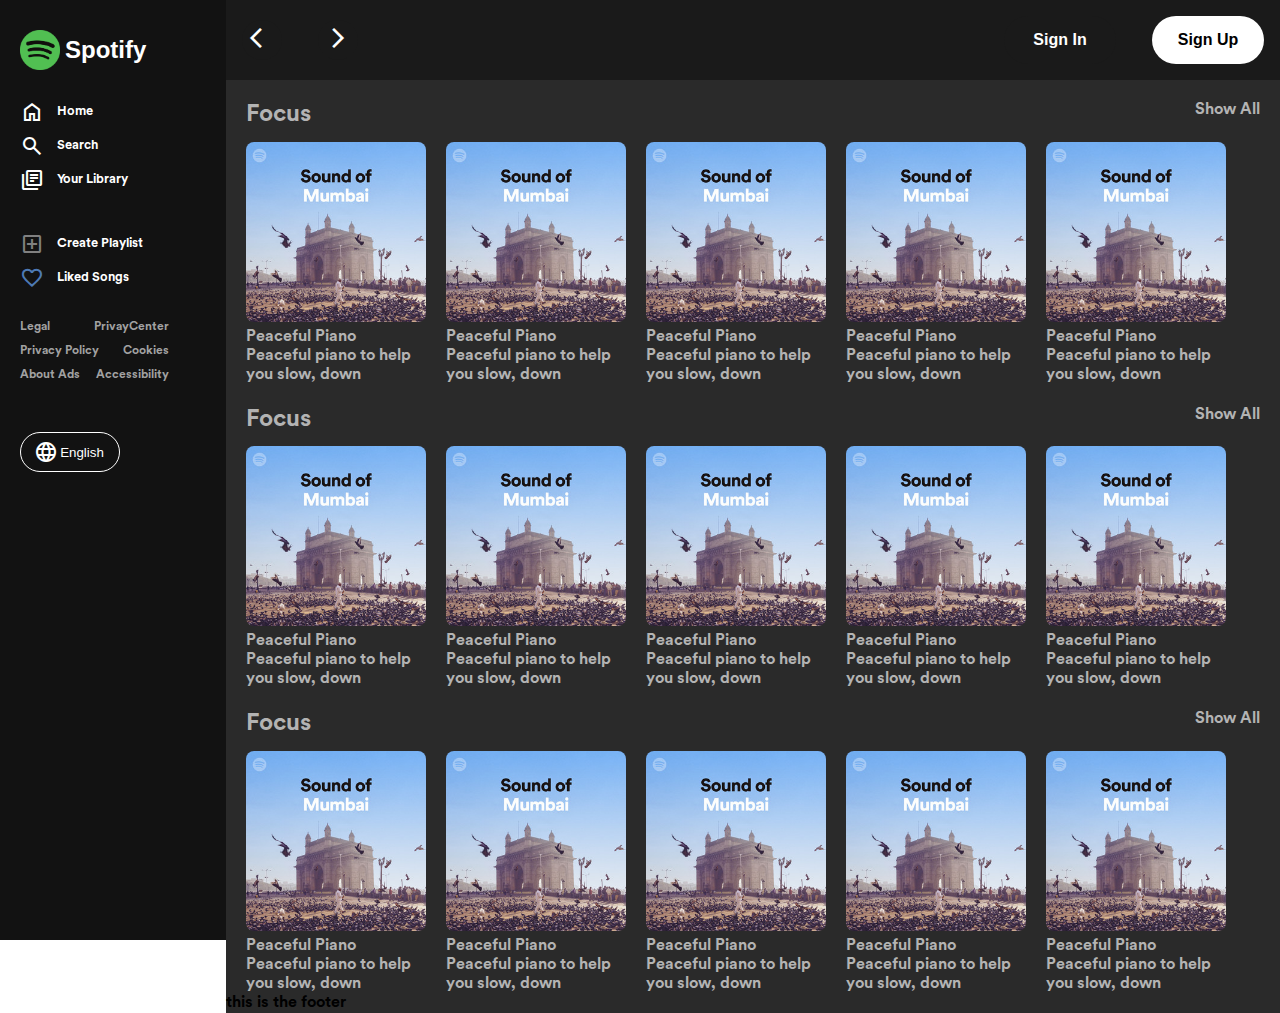
==== index.html @ ba9446f3 "first" ====
<!DOCTYPE html>
<html>

<head>
    <link rel="stylesheet"
        href="https://fonts.googleapis.com/css2?family=Material+Symbols+Outlined:opsz,wght,FILL,GRAD@48,400,1,0" />
    <link rel="stylesheet" type="text/css" href="styles.css">
</head>

<body>
    <div id="sidebar">
        <div class="logo">
            <img src="spotify_logo.png" alt="Logo">
            <h1>Spotify</h1>
        </div>

        <nav>
            <ul>
                <li class="home"><span class="material-symbols-outlined">
                        home
                    </span>
                    <a href="#"><strong>Home</strong></a>
                </li>
                <li class="search"><span class="material-symbols-outlined">
                        search
                    </span>
                    <a href="#"><strong>Search</strong></a>
                </li>

                <li class="search"><span class="material-symbols-outlined">
                        library_books
                    </span>
                    <a href="#"><strong>Your Library</strong></a>
                </li>

                <li class="playlist"><span class="material-symbols-outlined">
                        add_box
                    </span>
                    <a href="#"><strong>Create Playlist</strong></a>
                </li>
                <li class="liked"><span class="material-symbols-outlined">
                        favorite
                    </span>
                    <a href="#"><strong>Liked Songs</strong></a>
                </li>
            </ul>
        </nav>

        <div class="sidebar-footer">
            <div class="footer-links">
                <span>Legal</span>
                <span>PrivayCenter</span>
                <span>Privacy Policy</span>
                <span>Cookies</span>
                <span>About Ads</span>
                <span>Accessibility</span>
            </div>

            <div class="language-container">
                <button class="language-button">
                    <span class="material-symbols-outlined">
                        language
                    </span>
                    <span class="button-text">English</span>
                </button>
                <div class="language-window">
                    <h3>Choose Language</h3>
                    <ul>
                        <li><a href="#">English</a></li>
                        <li><a href="#">Spanish</a></li>
                        <li><a href="#">French</a></li>
                        <li><a href="#">German</a></li>
                    </ul>
                </div>
            </div>
        </div>


    </div>


    <main>

        <div class="view-container">
            <div class="slide-buttons">
                <button class="prev">
                    <span class="material-symbols-outlined">
                        arrow_back_ios
                    </span>
                </button>
                <button class="next">
                    <span class="material-symbols-outlined">
                        arrow_forward_ios
                    </span>
                </button>
            </div>

            <div class="log-buttons">
                <button class="sign-in">
                    <strong>Sign In</strong>
                </button>
                <button class="sign-up">
                    <strong>Sign Up</strong>
                </button>
            </div>
        </div>


        <div class="content-container">



            <div class="section-container">
                <div class="section-header">
                    <div class="section-text">
                        <h2>Focus</h2>
                    </div>
                    <div class="section-expander">
                        <h4>Show All</h4>
                    </div>
                </div>
                <div class="section-content">

                    <div class="song-container">
                        <div class="cover-play">
                            <span class="material-symbols-outlined">
                                play_circle
                            </span>
                        </div>
                        <div class="image">
                            <img src="/Images/ab67706c0000da8436ea3a15c04a4b0821958ceb.jpeg" alt="">
                        </div>
                        <div class="song-title">
                            Peaceful Piano
                        </div>
                        <div class="description">
                            Peaceful piano to help you slow, down
                        </div>
                    </div>
                    <div class="song-container">
                        <div class="cover-play">
                            <span class="material-symbols-outlined">
                                play_circle
                            </span>
                        </div>
                        <div class="image">
                            <img src="/Images/ab67706c0000da8436ea3a15c04a4b0821958ceb.jpeg" alt="">
                        </div>
                        <div class="song-title">
                            Peaceful Piano
                        </div>
                        <div class="description">
                            Peaceful piano to help you slow, down
                        </div>
                    </div>
                    <div class="song-container">
                        <div class="cover-play">
                            <span class="material-symbols-outlined">
                                play_circle
                            </span>
                        </div>
                        <div class="image">
                            <img src="/Images/ab67706c0000da8436ea3a15c04a4b0821958ceb.jpeg" alt="">
                        </div>
                        <div class="song-title">
                            Peaceful Piano
                        </div>
                        <div class="description">
                            Peaceful piano to help you slow, down
                        </div>
                    </div>
                    <div class="song-container">
                        <div class="cover-play">
                            <span class="material-symbols-outlined">
                                play_circle
                            </span>
                        </div>
                        <div class="image">
                            <img src="/Images/ab67706c0000da8436ea3a15c04a4b0821958ceb.jpeg" alt="">
                        </div>
                        <div class="song-title">
                            Peaceful Piano
                        </div>
                        <div class="description">
                            Peaceful piano to help you slow, down
                        </div>
                    </div>
                    <div class="song-container">
                        <div class="cover-play">
                            <span class="material-symbols-outlined">
                                play_circle
                            </span>
                        </div>
                        <div class="image">
                            <img src="/Images/ab67706c0000da8436ea3a15c04a4b0821958ceb.jpeg" alt="">
                        </div>
                        <div class="song-title">
                            Peaceful Piano
                        </div>
                        <div class="description">
                            Peaceful piano to help you slow, down
                        </div>
                    </div>
                </div>
            </div>
            <div class="section-container">
                <div class="section-header">
                    <div class="section-text">
                        <h2>Focus</h2>
                    </div>
                    <div class="section-expander">
                        <h4>Show All</h4>
                    </div>
                </div>
                <div class="section-content">

                    <div class="song-container">
                        <div class="cover-play">
                            <span class="material-symbols-outlined">
                                play_circle
                            </span>
                        </div>
                        <div class="image">
                            <img src="/Images/ab67706c0000da8436ea3a15c04a4b0821958ceb.jpeg" alt="">
                        </div>
                        <div class="song-title">
                            Peaceful Piano
                        </div>
                        <div class="description">
                            Peaceful piano to help you slow, down
                        </div>
                    </div>
                    <div class="song-container">
                        <div class="cover-play">
                            <span class="material-symbols-outlined">
                                play_circle
                            </span>
                        </div>
                        <div class="image">
                            <img src="/Images/ab67706c0000da8436ea3a15c04a4b0821958ceb.jpeg" alt="">
                        </div>
                        <div class="song-title">
                            Peaceful Piano
                        </div>
                        <div class="description">
                            Peaceful piano to help you slow, down
                        </div>
                    </div>
                    <div class="song-container">
                        <div class="cover-play">
                            <span class="material-symbols-outlined">
                                play_circle
                            </span>
                        </div>
                        <div class="image">
                            <img src="/Images/ab67706c0000da8436ea3a15c04a4b0821958ceb.jpeg" alt="">
                        </div>
                        <div class="song-title">
                            Peaceful Piano
                        </div>
                        <div class="description">
                            Peaceful piano to help you slow, down
                        </div>
                    </div>
                    <div class="song-container">
                        <div class="cover-play">
                            <span class="material-symbols-outlined">
                                play_circle
                            </span>
                        </div>
                        <div class="image">
                            <img src="/Images/ab67706c0000da8436ea3a15c04a4b0821958ceb.jpeg" alt="">
                        </div>
                        <div class="song-title">
                            Peaceful Piano
                        </div>
                        <div class="description">
                            Peaceful piano to help you slow, down
                        </div>
                    </div>
                    <div class="song-container">
                        <div class="cover-play">
                            <span class="material-symbols-outlined">
                                play_circle
                            </span>
                        </div>
                        <div class="image">
                            <img src="/Images/ab67706c0000da8436ea3a15c04a4b0821958ceb.jpeg" alt="">
                        </div>
                        <div class="song-title">
                            Peaceful Piano
                        </div>
                        <div class="description">
                            Peaceful piano to help you slow, down
                        </div>
                    </div>
                </div>
            </div>
            <div class="section-container">
                <div class="section-header">
                    <div class="section-text">
                        <h2>Focus</h2>
                    </div>
                    <div class="section-expander">
                        <h4>Show All</h4>
                    </div>
                </div>
                <div class="section-content">

                    <div class="song-container">
                        <div class="cover-play">
                            <span class="material-symbols-outlined">
                                play_circle
                            </span>
                        </div>
                        <div class="image">
                            <img src="/Images/ab67706c0000da8436ea3a15c04a4b0821958ceb.jpeg" alt="">
                        </div>
                        <div class="song-title">
                            Peaceful Piano
                        </div>
                        <div class="description">
                            Peaceful piano to help you slow, down
                        </div>
                    </div>
                    <div class="song-container">
                        <div class="cover-play">
                            <span class="material-symbols-outlined">
                                play_circle
                            </span>
                        </div>
                        <div class="image">
                            <img src="/Images/ab67706c0000da8436ea3a15c04a4b0821958ceb.jpeg" alt="">
                        </div>
                        <div class="song-title">
                            Peaceful Piano
                        </div>
                        <div class="description">
                            Peaceful piano to help you slow, down
                        </div>
                    </div>
                    <div class="song-container">
                        <div class="cover-play">
                            <span class="material-symbols-outlined">
                                play_circle
                            </span>
                        </div>
                        <div class="image">
                            <img src="/Images/ab67706c0000da8436ea3a15c04a4b0821958ceb.jpeg" alt="">
                        </div>
                        <div class="song-title">
                            Peaceful Piano
                        </div>
                        <div class="description">
                            Peaceful piano to help you slow, down
                        </div>
                    </div>
                    <div class="song-container">
                        <div class="cover-play">
                            <span class="material-symbols-outlined">
                                play_circle
                            </span>
                        </div>
                        <div class="image">
                            <img src="/Images/ab67706c0000da8436ea3a15c04a4b0821958ceb.jpeg" alt="">
                        </div>
                        <div class="song-title">
                            Peaceful Piano
                        </div>
                        <div class="description">
                            Peaceful piano to help you slow, down
                        </div>
                    </div>
                    <div class="song-container">
                        <div class="cover-play">
                            <span class="material-symbols-outlined">
                                play_circle
                            </span>
                        </div>
                        <div class="image">
                            <img src="/Images/ab67706c0000da8436ea3a15c04a4b0821958ceb.jpeg" alt="">
                        </div>
                        <div class="song-title">
                            Peaceful Piano
                        </div>
                        <div class="description">
                            Peaceful piano to help you slow, down
                        </div>
                    </div>
                </div>
            </div>


        </div>



        <footer>
            this is the footer
        </footer>
    </main>



















    <script src="script.js"></script>
</body>

</html>
---- styles.css ----
/* links */
@font-face {
    font-family: 'CircularSP';
    src: url('/circular-spotify-text-font/CircularSpotifyText-Black.otf') format('opentype');
    src: url('/circular-spotify-text-font/CircularSpotifyText-Bold.otf') format('opentype');
}

/* root styles and initialisation */

body {
    font-family: 'CircularSP', Arial, Helvetica, sans-serif;
    margin: 0;
    padding: 0;
    display: flex;
}


/* sidebar styles */
#sidebar {
    background-color: #121212;
    color: #fff;
    width: 15%;
    padding: 20px;
    height: 100vh;
}

.logo {
    display: flex;
    align-items: center;
    margin-bottom: 20px;
}

.logo img {
    width: 40px;
    margin-right: 5px;
}

.logo h1 {
    font-family: 'Roboto', sans-serif;
    font-size: 1.5em;
    color: #fff;
}

/* navigation styles */

nav ul {
    list-style-type: none;
    padding: 0;
    margin: 0;
}

nav ul li {
    margin-bottom: 10px;
    display: flex;
    align-items: center;
    font-size: 0.8em;
}

nav ul .playlist {
    margin-top: 40px;
    color: grey;
}

nav ul .liked {
    color: rgb(78, 122, 180);
}

nav ul li a {
    color: #fff;
    text-decoration: none;
    margin-left: 1em;
}


/* footer styles */
.sidebar-footer {
    margin-top: auto;
    font-size: 0.75em;
    padding-top: 20px;
}

.footer-links {
    display: flex;
    flex-wrap: wrap;
    justify-content: space-between;
    color: #a1a1a1;
    width: 80%;
    row-gap: 10px;
}


/* main section styles */

main {
    background-color: #2a2a2a;
    width: 85%;
}

h2 {
    font-size: 24px;
    margin-bottom: 10px;
}

p {
    font-size: 16px;
    line-height: 1.5;
}

.view-container {
    display: flex;
    align-items: center;
    justify-content: space-between;
    background-color: #1a1a1a;
    height: 80px;
}

.sign-in,
.sign-up,
.next,
.prev {
    margin-left: 1em;
    margin-right: 1em;
    border: none;
    background-color: #1a1a1a;
    color: white;
    font-size: 1em;
    border-radius: 50%;
    height: 2.5em;
    width: 2.5em;
    transition: transform 0.3s;
}

.sign-in:hover,
.sign-up:hover,
.next:hover,
.prev:hover {
    background-color: orange;
    transform: scale(1.1);
}

.sign-in,
.sign-up {
    height: 3em;
    width: 7em;
    border-radius: 3.5em;
}

.sign-in {
    background-color: #1a1a1a;
}

.sign-up {
    background-color: white;
    color: black;
}

.content-container {
    background-color: #2a2a2a;
    color: #b3b3b3;
    margin-left: 20px;
    margin-right: 20px;

}

/* first content raw */

.section-container {
    display: flex;
    flex-direction: column;
}

.section-header {
    display: flex;
    justify-content: space-between;
    align-items: center;
}

.section-content {
    display: grid;
    grid-template-columns: repeat(5, 180px);
    gap: 20px;
}

.song-container {
    position: relative;
}

.song-container img {
    height: 70%;
    width: 100%;
    border-radius: 0.5em;
}

.cover-play {
    position: absolute;
    top: 50%;
    left: 50%;
    transform: translate(-50%, -50%);
    width: 110%;
    height: 110%;
    background-color: rgba(180, 179, 179, 0.1);
    opacity: 0;
    transition: opacity 0.3s ease;
    border-radius: 0.5em;
}


.cover-play span {
    position: absolute;
    top: 50%;
    left: 100%;
    transform: translate(-100%, -50%);
    color: rgb(91, 168, 91);
    font-size: 4em;
    z-index: 11;
}

.song-container:hover .cover-play {
    opacity: 1;
}








/* language button and window */

.language-container {
    margin-top: 50px;
}


.language-button {
    display: flex;
    align-items: center;
    justify-content: center;
    width: 100px;
    height: 40px;
    background-color: #121212;
    border-radius: 20px;
    border: 1px solid;
    cursor: pointer;
    color: #fff;
}

.language-button span {
    margin-right: 2px;
}

.language-window {
    display: none;
    position: absolute;
    background-color: #fff;
    padding: 20px;
    border-radius: 4px;
    box-shadow: 0 2px 6px rgba(0, 0, 0, 0.15);
    color: black;
}

.language-window h3 {
    font-family: 'Roboto', sans-serif;
    font-size: 18px;
    margin-top: 0;
}

.language-window ul {
    list-style-type: none;
    padding: 0;
    margin: 10px 0 0 0;
}

.language-window ul li {
    margin-bottom: 5px;
}

.language-window ul li a {
    color: #333;
    text-decoration: none;
}

.language-window ul li a:hover {
    text-decoration: underline;
}
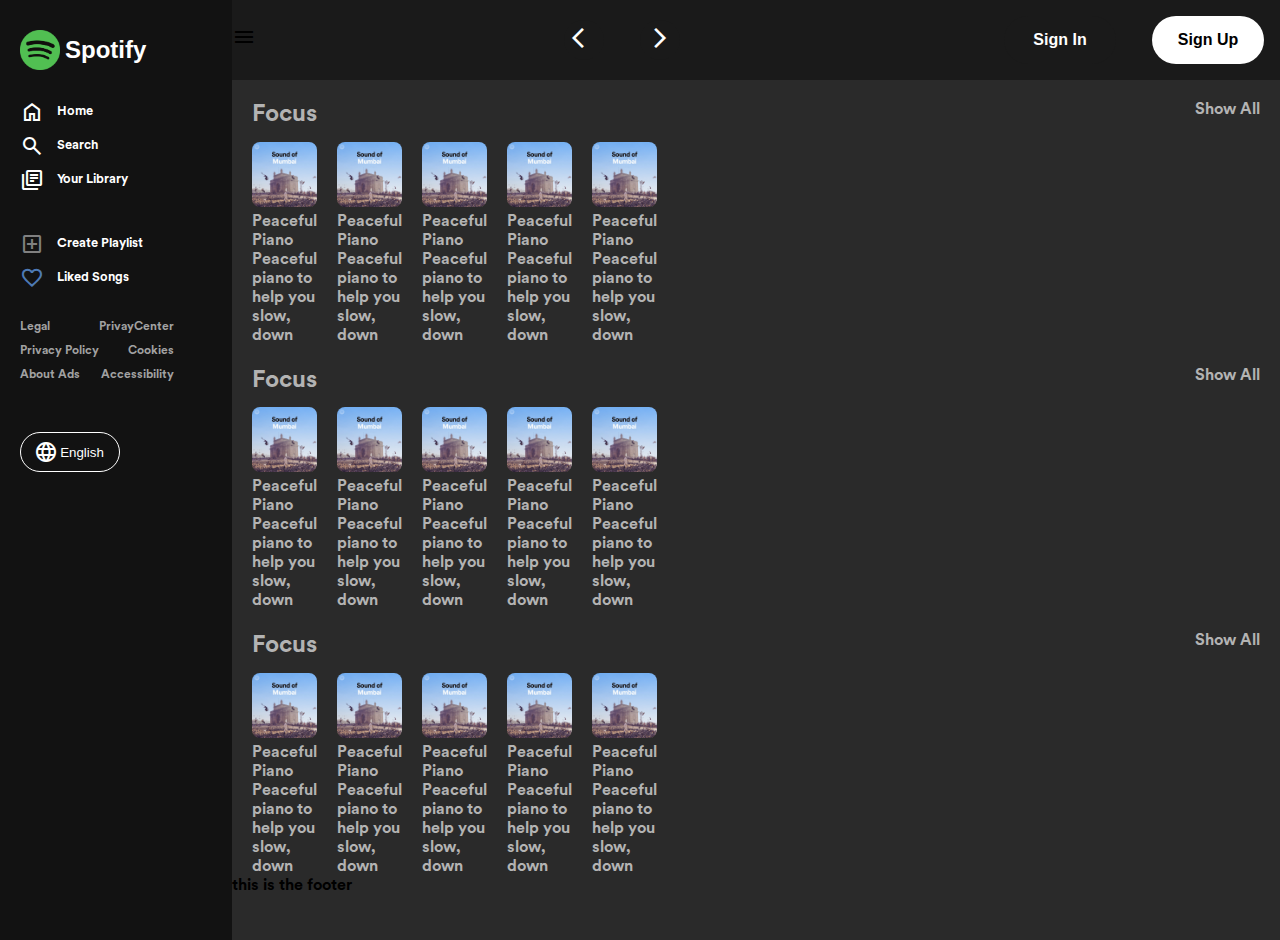
==== commit 0fd82090: "added bootstrap" ====
--- a/index.html
+++ b/index.html
@@ -82,6 +82,13 @@
     <main>
 
         <div class="view-container">
+
+            <div class="menu-icon">
+                <span class="material-symbols-outlined">
+                    menu
+                </span>
+            </div>
+
             <div class="slide-buttons">
                 <button class="prev">
                     <span class="material-symbols-outlined">
--- a/styles.css
+++ b/styles.css
@@ -41,6 +41,28 @@
     color: #fff;
 }
 
+
+/* sidebar responsive queries */
+/* Custom CSS for mobile menu icon */
+@media (max-width: 500px) {
+    #sidebar {
+        display: none;
+    }
+
+    .menu-icon {
+        display: block;
+        display: flex;
+        align-items: center;
+        justify-content: center;
+        color: white;
+        z-index: 9999;
+        margin-left: 20px;
+        height: 40px;
+        width: 40px;
+        border-radius: 50%;
+    }
+}
+
 /* navigation styles */
 
 nav ul {
@@ -93,7 +115,7 @@
 
 main {
     background-color: #2a2a2a;
-    width: 85%;
+    flex-grow: 1;
 }
 
 h2 {
@@ -133,8 +155,9 @@
 .sign-in:hover,
 .sign-up:hover,
 .next:hover,
-.prev:hover {
-    background-color: orange;
+.prev:hover,
+.menu-icon:hover {
+    background-color: rgb(100, 218, 84);
     transform: scale(1.1);
 }
 
@@ -176,13 +199,14 @@
 }
 
 .section-content {
-    display: grid;
-    grid-template-columns: repeat(5, 180px);
+    display: flex;
+    max-width: 200px;
     gap: 20px;
 }
 
 .song-container {
     position: relative;
+    flex-grow: 1;
 }
 
 .song-container img {
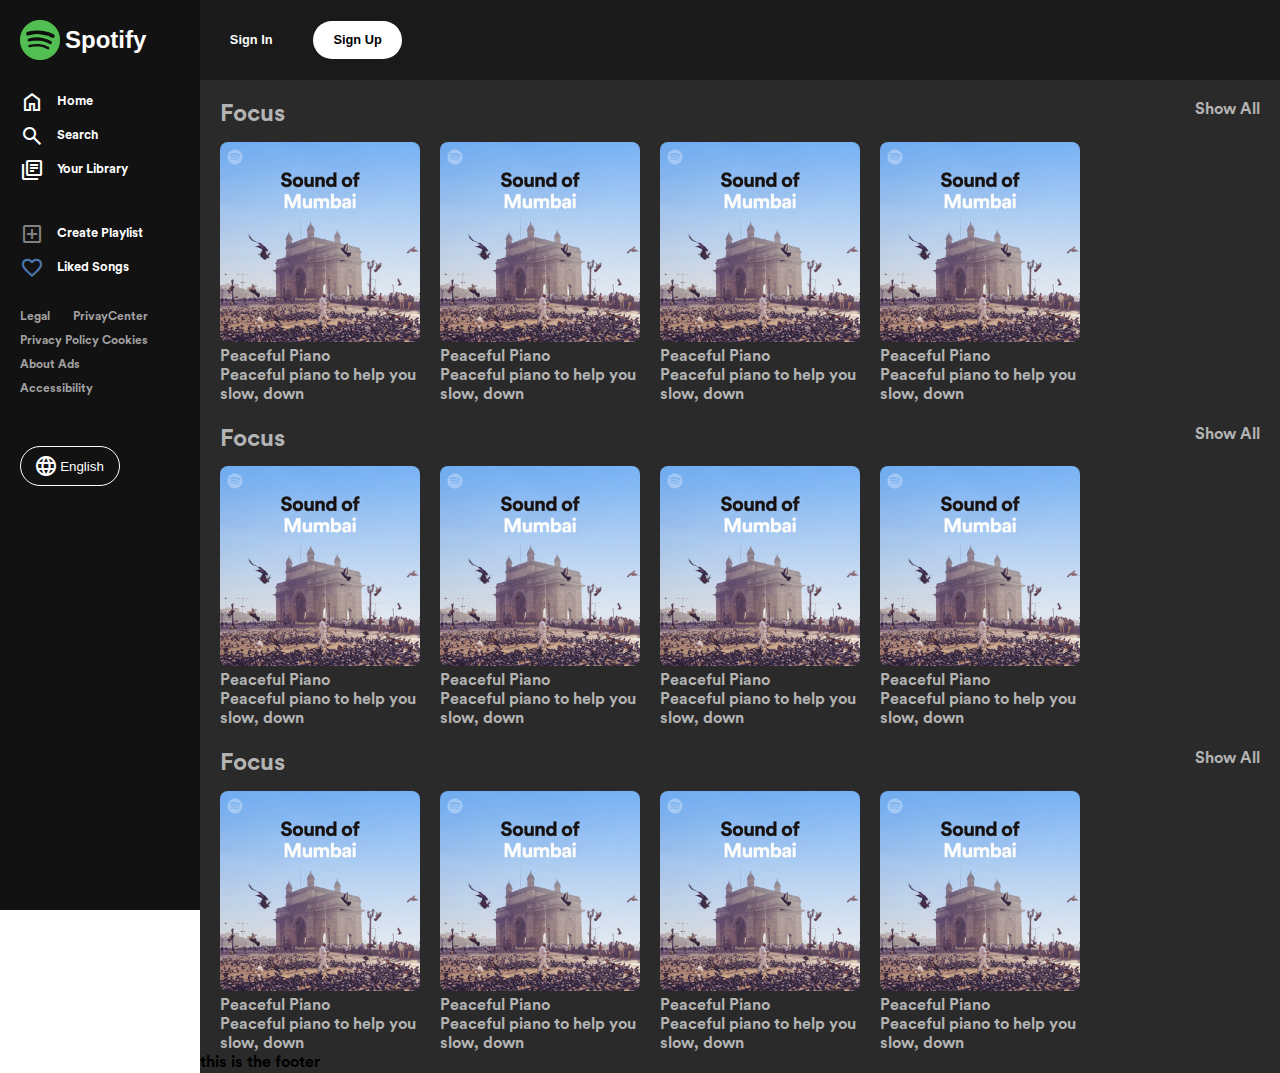
==== commit 4496883f: "added click options" ====
--- a/index.html
+++ b/index.html
@@ -8,7 +8,7 @@
 </head>
 
 <body>
-    <div id="sidebar">
+    <div class="sidebar">
         <div class="logo">
             <img src="spotify_logo.png" alt="Logo">
             <h1>Spotify</h1>
@@ -83,13 +83,13 @@
 
         <div class="view-container">
 
-            <div class="menu-icon">
+            <button class="menu-button">
                 <span class="material-symbols-outlined">
                     menu
                 </span>
-            </div>
-
-            <div class="slide-buttons">
+            </button>
+
+            <!-- <div class="slide-buttons">
                 <button class="prev">
                     <span class="material-symbols-outlined">
                         arrow_back_ios
@@ -100,7 +100,7 @@
                         arrow_forward_ios
                     </span>
                 </button>
-            </div>
+            </div> -->
 
             <div class="log-buttons">
                 <button class="sign-in">
--- a/styles.css
+++ b/styles.css
@@ -16,11 +16,17 @@
 
 
 /* sidebar styles */
-#sidebar {
+.sidebar {
+    position: fixed;
+    top: 0;
+    left: 0;
     background-color: #121212;
     color: #fff;
-    width: 15%;
-    padding: 20px;
+    width: 160px;
+    padding-left: 20px;
+    padding-right: 20px;
+    padding-top: 10px;
+    z-index: 999;
     height: 100vh;
 }
 
@@ -44,22 +50,33 @@
 
 /* sidebar responsive queries */
 /* Custom CSS for mobile menu icon */
+
+.menu-button {
+    display: none;
+}
+
+
+
+
 @media (max-width: 500px) {
-    #sidebar {
-        display: none;
-    }
-
-    .menu-icon {
+
+    .menu-button {
         display: block;
         display: flex;
         align-items: center;
         justify-content: center;
+        background-color: rgb(28, 145, 28);
         color: white;
         z-index: 9999;
         margin-left: 20px;
         height: 40px;
         width: 40px;
         border-radius: 50%;
+        border: none;
+    }
+
+    main {
+        margin-left: 0px;
     }
 }
 
@@ -114,8 +131,10 @@
 /* main section styles */
 
 main {
+    margin-left: 200px;
     background-color: #2a2a2a;
     flex-grow: 1;
+    transition: all 0.3s;
 }
 
 h2 {
@@ -140,15 +159,15 @@
 .sign-up,
 .next,
 .prev {
-    margin-left: 1em;
-    margin-right: 1em;
+    margin-left: 0.5em;
+    margin-right: 0.5em;
     border: none;
     background-color: #1a1a1a;
     color: white;
-    font-size: 1em;
+    font-size: 0.8em;
     border-radius: 50%;
-    height: 2.5em;
-    width: 2.5em;
+    height: 40px;
+    width: 40px;
     transition: transform 0.3s;
 }
 
@@ -200,14 +219,42 @@
 
 .section-content {
     display: flex;
-    max-width: 200px;
     gap: 20px;
 }
 
 .song-container {
     position: relative;
+    max-width: 200px;
     flex-grow: 1;
 }
+
+
+@media (max-width: 1300px) {
+    .song-container:nth-child(n+5) {
+        display: none;
+    }
+
+}
+
+@media (max-width: 1000px) {
+    .song-container:nth-child(n+4) {
+        display: none;
+    }
+}
+
+@media (max-width: 750px) {
+    .song-container:nth-child(n+3) {
+        display: none;
+    }
+}
+
+@media (max-width: 500px) {
+    .song-container:nth-child(n+2) {
+        display: none;
+    }
+}
+
+
 
 .song-container img {
     height: 70%;
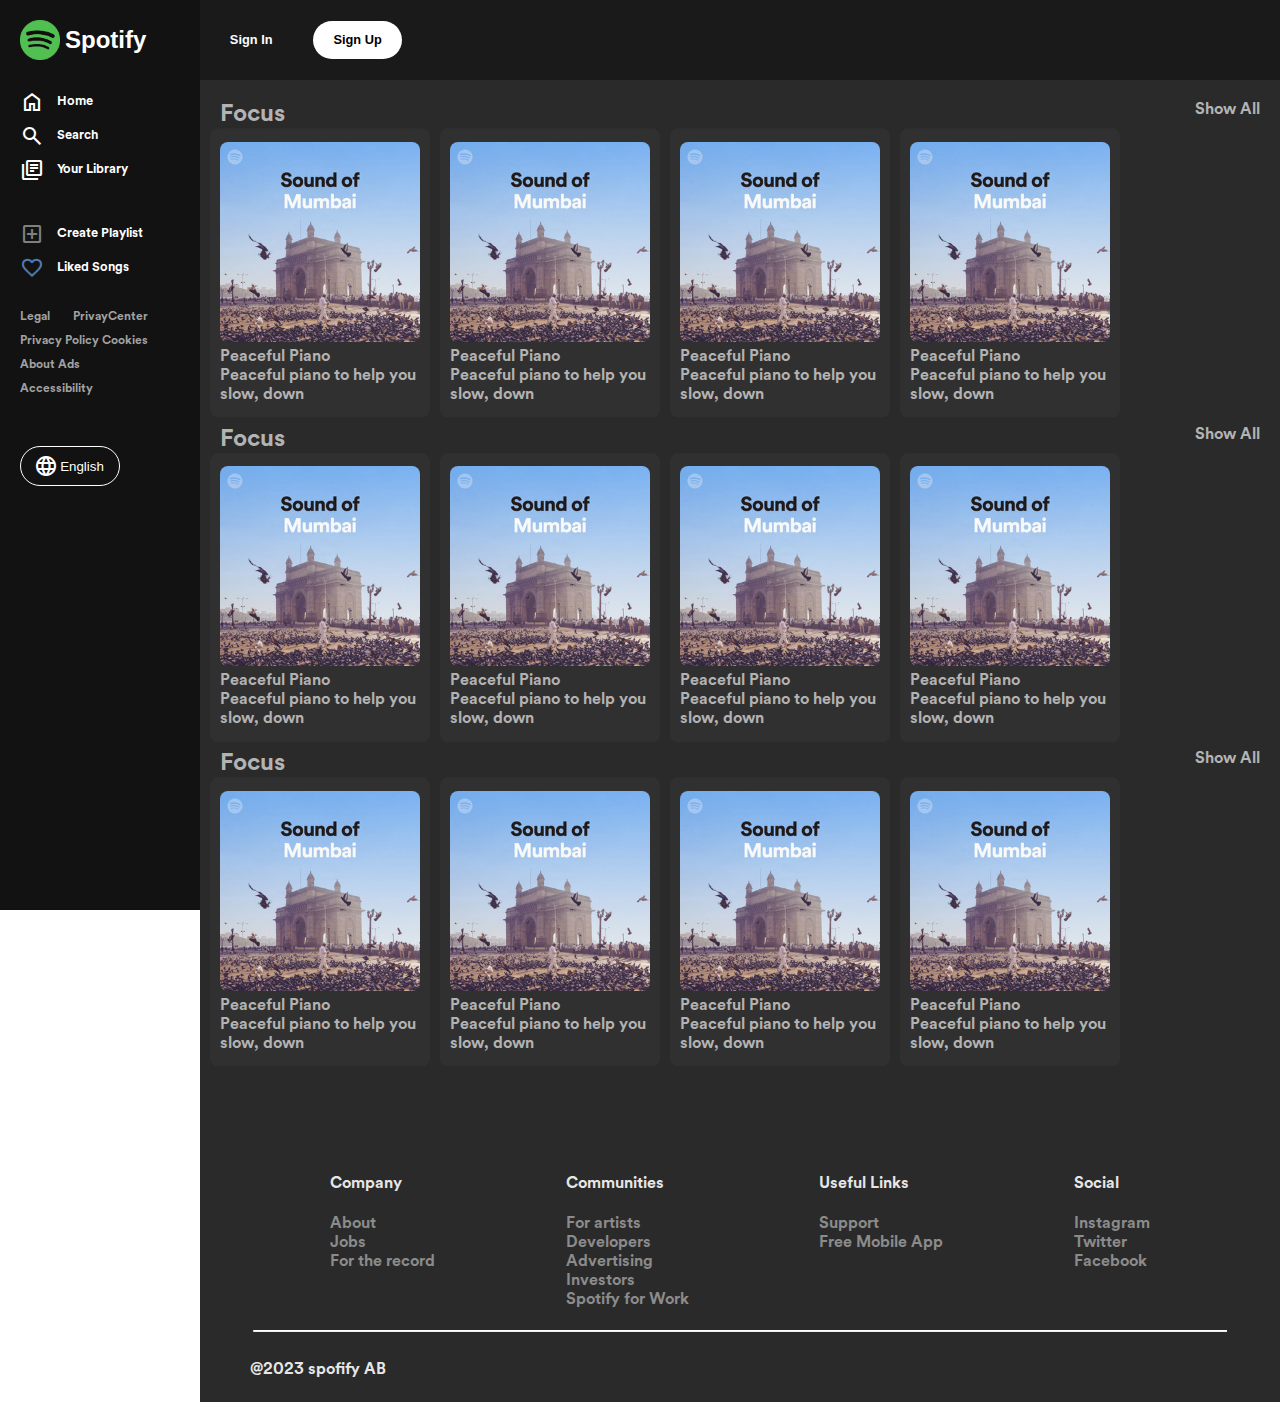
==== commit 1169f776: "added main footer" ====
--- a/index.html
+++ b/index.html
@@ -47,7 +47,7 @@
         </nav>
 
         <div class="sidebar-footer">
-            <div class="footer-links">
+            <div class="side-footer-links">
                 <span>Legal</span>
                 <span>PrivayCenter</span>
                 <span>Privacy Policy</span>
@@ -403,7 +403,37 @@
 
 
         <footer>
-            this is the footer
+            <div class="footer-links">
+                <div class="links-coloum">
+                    <h4>Company</h4>
+                    <a href="">About</a>
+                    <a href="">Jobs</a>
+                    <a href="">For the record</a>
+                </div>
+                <div class="links-coloum">
+                    <h4>Communities</h4>
+                    <a href="">For artists</a>
+                    <a href="">Developers</a>
+                    <a href="">Advertising</a>
+                    <a href="">Investors</a>
+                    <a href="">Spotify for Work</a>
+                </div>
+                <div class="links-coloum">
+                    <h4>Useful Links</h4>
+                    <a href="">Support</a>
+                    <a href="">Free Mobile App</a>
+                </div>
+                <div class="links-coloum">
+                    <h4>Social</h4>
+                    <a href="">Instagram</a>
+                    <a href="">Twitter</a>
+                    <a href="">Facebook</a>
+                </div>
+            </div>
+            <hr>
+            <div class="credits">
+                <h4>@2023 spofify AB</h4>
+            </div>
         </footer>
     </main>
 
--- a/styles.css
+++ b/styles.css
@@ -112,13 +112,30 @@
 
 
 /* footer styles */
+
 .sidebar-footer {
     margin-top: auto;
     font-size: 0.75em;
     padding-top: 20px;
 }
 
-.footer-links {
+footer{
+    display: flex;
+    flex-direction: column;
+    margin-top: 100px;
+}
+
+footer hr{
+    margin-top: 20px;
+    border-top: 1px solid white;
+    width: 90%;
+}
+
+.footer-links{
+    display: flex;
+    justify-content: space-evenly; 
+}
+.side-footer-links {
     display: flex;
     flex-wrap: wrap;
     justify-content: space-between;
@@ -127,6 +144,24 @@
     row-gap: 10px;
 }
 
+footer .credits{
+    color: #e6e6e6;
+    margin-left: 50px;
+}
+
+.links-coloum{
+    display: flex;
+    flex-direction: column;
+}
+
+.links-coloum h4{
+    color: #e6e6e6;
+}
+
+.links-coloum a{
+    color: #8b8b8b;
+    text-decoration: none;
+}
 
 /* main section styles */
 
@@ -219,7 +254,7 @@
 
 .section-content {
     display: flex;
-    gap: 20px;
+    gap: 30px;
 }
 
 .song-container {
@@ -270,7 +305,7 @@
     width: 110%;
     height: 110%;
     background-color: rgba(180, 179, 179, 0.1);
-    opacity: 0;
+    opacity: 0.5;
     transition: opacity 0.3s ease;
     border-radius: 0.5em;
 }
@@ -284,9 +319,14 @@
     color: rgb(91, 168, 91);
     font-size: 4em;
     z-index: 11;
+    opacity: 0;
 }
 
 .song-container:hover .cover-play {
+    opacity: 1;
+}
+
+.song-container:hover span {
     opacity: 1;
 }
 
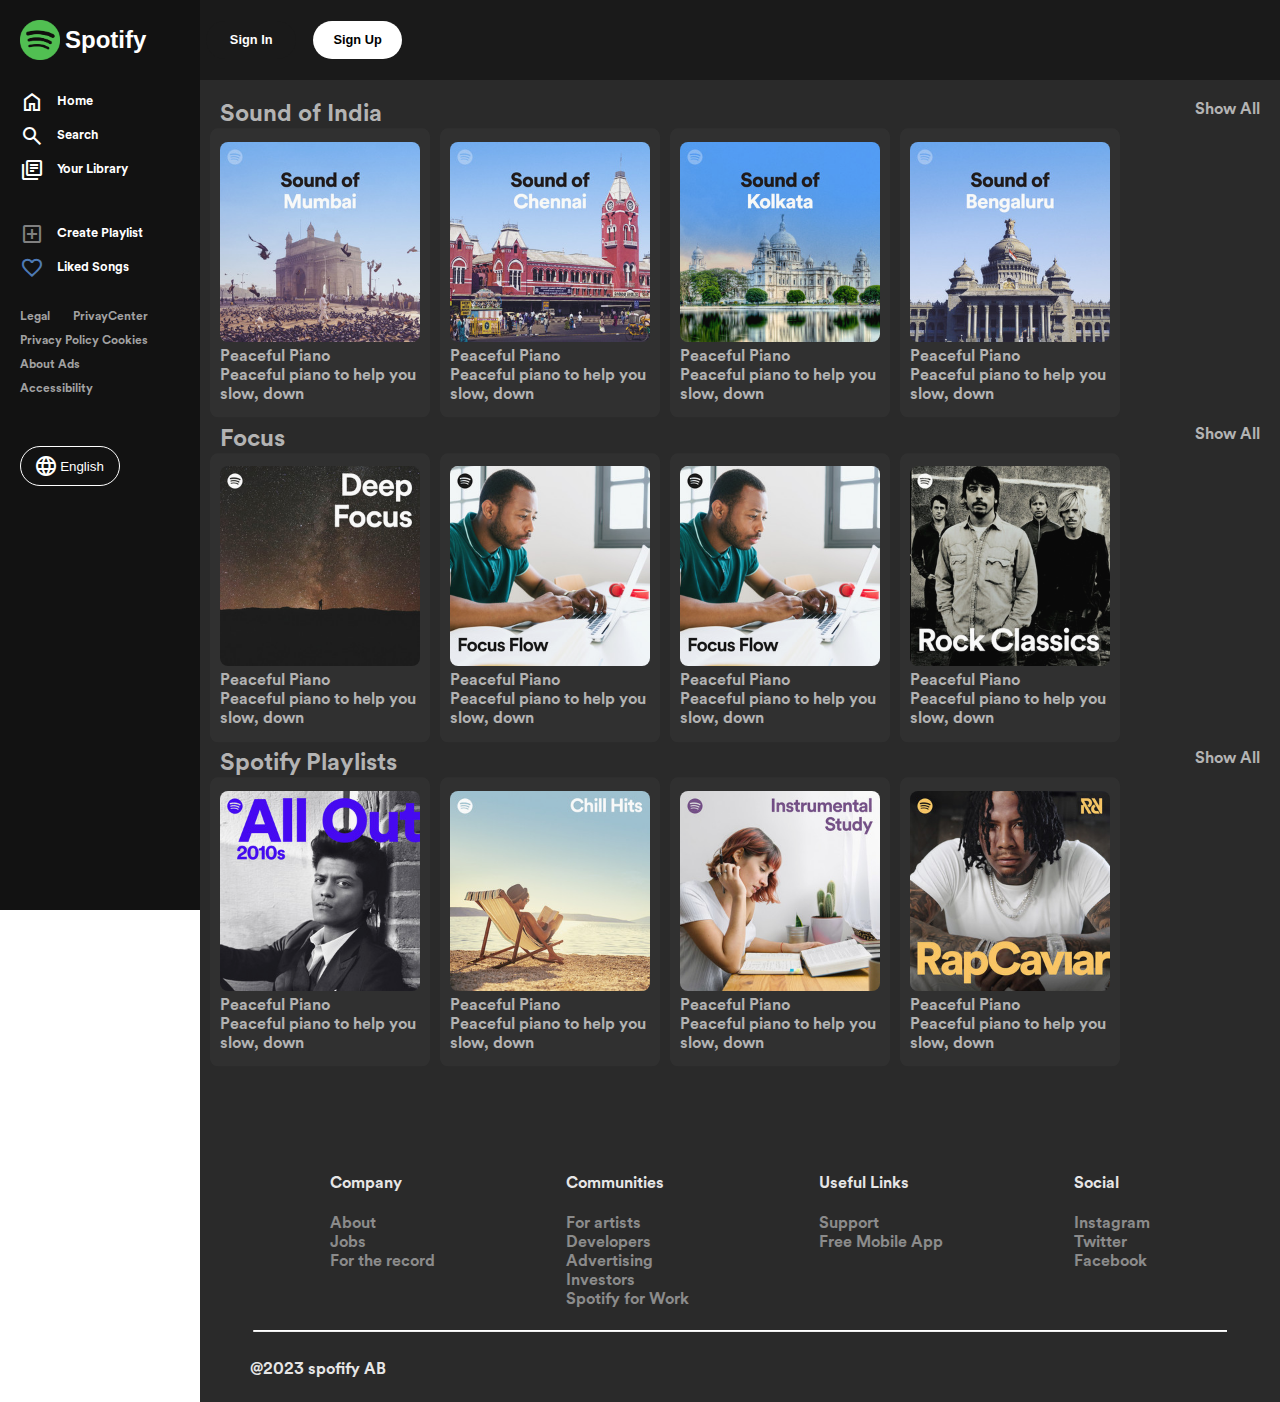
==== commit c1d2265d: "added photos" ====
--- a/index.html
+++ b/index.html
@@ -115,8 +115,99 @@
 
         <div class="content-container">
 
-
-
+            <div class="section-container">
+                <div class="section-header">
+                    <div class="section-text">
+                        <h2>Sound of India</h2>
+                    </div>
+                    <div class="section-expander">
+                        <h4>Show All</h4>
+                    </div>
+                </div>
+                <div class="section-content">
+
+                    <div class="song-container">
+                        <div class="cover-play">
+                            <span class="material-symbols-outlined">
+                                play_circle
+                            </span>
+                        </div>
+                        <div class="image">
+                            <img src="/Images/ab67706c0000da8436ea3a15c04a4b0821958ceb.jpeg" alt="">
+                        </div>
+                        <div class="song-title">
+                            Peaceful Piano
+                        </div>
+                        <div class="description">
+                            Peaceful piano to help you slow, down
+                        </div>
+                    </div>
+                    <div class="song-container">
+                        <div class="cover-play">
+                            <span class="material-symbols-outlined">
+                                play_circle
+                            </span>
+                        </div>
+                        <div class="image">
+                            <img src="/Images/ab67706c0000da8487c680fc5e5805eaef5d4dd2.jpeg" alt="">
+                        </div>
+                        <div class="song-title">
+                            Peaceful Piano
+                        </div>
+                        <div class="description">
+                            Peaceful piano to help you slow, down
+                        </div>
+                    </div>
+                    <div class="song-container">
+                        <div class="cover-play">
+                            <span class="material-symbols-outlined">
+                                play_circle
+                            </span>
+                        </div>
+                        <div class="image">
+                            <img src="/Images/ab67706c0000da84ca51e0b1b2526295415ea0f7.jpeg" alt="">
+                        </div>
+                        <div class="song-title">
+                            Peaceful Piano
+                        </div>
+                        <div class="description">
+                            Peaceful piano to help you slow, down
+                        </div>
+                    </div>
+                    <div class="song-container">
+                        <div class="cover-play">
+                            <span class="material-symbols-outlined">
+                                play_circle
+                            </span>
+                        </div>
+                        <div class="image">
+                            <img src="/Images/ab67706c0000da84d8f01d1da427744c3c74172d.jpeg" alt="">
+                        </div>
+                        <div class="song-title">
+                            Peaceful Piano
+                        </div>
+                        <div class="description">
+                            Peaceful piano to help you slow, down
+                        </div>
+                    </div>
+                    <div class="song-container">
+                        <div class="cover-play">
+                            <span class="material-symbols-outlined">
+                                play_circle
+                            </span>
+                        </div>
+                        <div class="image">
+                            <img src="/Images/ab67706c0000da84fdad3548d41af616a7e8d64c.jpeg" alt="">
+                        </div>
+                        <div class="song-title">
+                            Peaceful Piano
+                        </div>
+                        <div class="description">
+                            Peaceful piano to help you slow, down
+                        </div>
+                    </div>
+                </div>
+            </div>
             <div class="section-container">
                 <div class="section-header">
                     <div class="section-text">
@@ -135,71 +226,71 @@
                             </span>
                         </div>
                         <div class="image">
-                            <img src="/Images/ab67706c0000da8436ea3a15c04a4b0821958ceb.jpeg" alt="">
-                        </div>
-                        <div class="song-title">
-                            Peaceful Piano
-                        </div>
-                        <div class="description">
-                            Peaceful piano to help you slow, down
-                        </div>
-                    </div>
-                    <div class="song-container">
-                        <div class="cover-play">
-                            <span class="material-symbols-outlined">
-                                play_circle
-                            </span>
-                        </div>
-                        <div class="image">
-                            <img src="/Images/ab67706c0000da8436ea3a15c04a4b0821958ceb.jpeg" alt="">
-                        </div>
-                        <div class="song-title">
-                            Peaceful Piano
-                        </div>
-                        <div class="description">
-                            Peaceful piano to help you slow, down
-                        </div>
-                    </div>
-                    <div class="song-container">
-                        <div class="cover-play">
-                            <span class="material-symbols-outlined">
-                                play_circle
-                            </span>
-                        </div>
-                        <div class="image">
-                            <img src="/Images/ab67706c0000da8436ea3a15c04a4b0821958ceb.jpeg" alt="">
-                        </div>
-                        <div class="song-title">
-                            Peaceful Piano
-                        </div>
-                        <div class="description">
-                            Peaceful piano to help you slow, down
-                        </div>
-                    </div>
-                    <div class="song-container">
-                        <div class="cover-play">
-                            <span class="material-symbols-outlined">
-                                play_circle
-                            </span>
-                        </div>
-                        <div class="image">
-                            <img src="/Images/ab67706c0000da8436ea3a15c04a4b0821958ceb.jpeg" alt="">
-                        </div>
-                        <div class="song-title">
-                            Peaceful Piano
-                        </div>
-                        <div class="description">
-                            Peaceful piano to help you slow, down
-                        </div>
-                    </div>
-                    <div class="song-container">
-                        <div class="cover-play">
-                            <span class="material-symbols-outlined">
-                                play_circle
-                            </span>
-                        </div>
-                        <div class="image">
-                            <img src="/Images/ab67706c0000da8436ea3a15c04a4b0821958ceb.jpeg" alt="">
+                            <img src="/Images/ab67706f000000025551996f500ba876bda73fa5.jpeg" alt="">
+                        </div>
+                        <div class="song-title">
+                            Peaceful Piano
+                        </div>
+                        <div class="description">
+                            Peaceful piano to help you slow, down
+                        </div>
+                    </div>
+                    <div class="song-container">
+                        <div class="cover-play">
+                            <span class="material-symbols-outlined">
+                                play_circle
+                            </span>
+                        </div>
+                        <div class="image">
+                            <img src="/Images/ab67706f00000002724554ed6bed6f051d9b0bfc.jpeg" alt="">
+                        </div>
+                        <div class="song-title">
+                            Peaceful Piano
+                        </div>
+                        <div class="description">
+                            Peaceful piano to help you slow, down
+                        </div>
+                    </div>
+                    <div class="song-container">
+                        <div class="cover-play">
+                            <span class="material-symbols-outlined">
+                                play_circle
+                            </span>
+                        </div>
+                        <div class="image">
+                            <img src="/Images/ab67706f00000002724554ed6bed6f051d9b0bfc.jpeg" alt="">
+                        </div>
+                        <div class="song-title">
+                            Peaceful Piano
+                        </div>
+                        <div class="description">
+                            Peaceful piano to help you slow, down
+                        </div>
+                    </div>
+                    <div class="song-container">
+                        <div class="cover-play">
+                            <span class="material-symbols-outlined">
+                                play_circle
+                            </span>
+                        </div>
+                        <div class="image">
+                            <img src="/Images/ab67706f0000000278b4745cb9ce8ffe32daaf7e.jpeg" alt="">
+                        </div>
+                        <div class="song-title">
+                            Peaceful Piano
+                        </div>
+                        <div class="description">
+                            Peaceful piano to help you slow, down
+                        </div>
+                    </div>
+                    <div class="song-container">
+                        <div class="cover-play">
+                            <span class="material-symbols-outlined">
+                                play_circle
+                            </span>
+                        </div>
+                        <div class="image">
+                            <img src="/Images/ab67706f0000000278b4745cb9ce8ffe32daaf7e.jpeg" alt="">
                         </div>
                         <div class="song-title">
                             Peaceful Piano
@@ -213,7 +304,7 @@
             <div class="section-container">
                 <div class="section-header">
                     <div class="section-text">
-                        <h2>Focus</h2>
+                        <h2>Spotify Playlists</h2>
                     </div>
                     <div class="section-expander">
                         <h4>Show All</h4>
@@ -228,164 +319,71 @@
                             </span>
                         </div>
                         <div class="image">
-                            <img src="/Images/ab67706c0000da8436ea3a15c04a4b0821958ceb.jpeg" alt="">
-                        </div>
-                        <div class="song-title">
-                            Peaceful Piano
-                        </div>
-                        <div class="description">
-                            Peaceful piano to help you slow, down
-                        </div>
-                    </div>
-                    <div class="song-container">
-                        <div class="cover-play">
-                            <span class="material-symbols-outlined">
-                                play_circle
-                            </span>
-                        </div>
-                        <div class="image">
-                            <img src="/Images/ab67706c0000da8436ea3a15c04a4b0821958ceb.jpeg" alt="">
-                        </div>
-                        <div class="song-title">
-                            Peaceful Piano
-                        </div>
-                        <div class="description">
-                            Peaceful piano to help you slow, down
-                        </div>
-                    </div>
-                    <div class="song-container">
-                        <div class="cover-play">
-                            <span class="material-symbols-outlined">
-                                play_circle
-                            </span>
-                        </div>
-                        <div class="image">
-                            <img src="/Images/ab67706c0000da8436ea3a15c04a4b0821958ceb.jpeg" alt="">
-                        </div>
-                        <div class="song-title">
-                            Peaceful Piano
-                        </div>
-                        <div class="description">
-                            Peaceful piano to help you slow, down
-                        </div>
-                    </div>
-                    <div class="song-container">
-                        <div class="cover-play">
-                            <span class="material-symbols-outlined">
-                                play_circle
-                            </span>
-                        </div>
-                        <div class="image">
-                            <img src="/Images/ab67706c0000da8436ea3a15c04a4b0821958ceb.jpeg" alt="">
-                        </div>
-                        <div class="song-title">
-                            Peaceful Piano
-                        </div>
-                        <div class="description">
-                            Peaceful piano to help you slow, down
-                        </div>
-                    </div>
-                    <div class="song-container">
-                        <div class="cover-play">
-                            <span class="material-symbols-outlined">
-                                play_circle
-                            </span>
-                        </div>
-                        <div class="image">
-                            <img src="/Images/ab67706c0000da8436ea3a15c04a4b0821958ceb.jpeg" alt="">
-                        </div>
-                        <div class="song-title">
-                            Peaceful Piano
-                        </div>
-                        <div class="description">
-                            Peaceful piano to help you slow, down
-                        </div>
-                    </div>
-                </div>
-            </div>
-            <div class="section-container">
-                <div class="section-header">
-                    <div class="section-text">
-                        <h2>Focus</h2>
-                    </div>
-                    <div class="section-expander">
-                        <h4>Show All</h4>
-                    </div>
-                </div>
-                <div class="section-content">
-
-                    <div class="song-container">
-                        <div class="cover-play">
-                            <span class="material-symbols-outlined">
-                                play_circle
-                            </span>
-                        </div>
-                        <div class="image">
-                            <img src="/Images/ab67706c0000da8436ea3a15c04a4b0821958ceb.jpeg" alt="">
-                        </div>
-                        <div class="song-title">
-                            Peaceful Piano
-                        </div>
-                        <div class="description">
-                            Peaceful piano to help you slow, down
-                        </div>
-                    </div>
-                    <div class="song-container">
-                        <div class="cover-play">
-                            <span class="material-symbols-outlined">
-                                play_circle
-                            </span>
-                        </div>
-                        <div class="image">
-                            <img src="/Images/ab67706c0000da8436ea3a15c04a4b0821958ceb.jpeg" alt="">
-                        </div>
-                        <div class="song-title">
-                            Peaceful Piano
-                        </div>
-                        <div class="description">
-                            Peaceful piano to help you slow, down
-                        </div>
-                    </div>
-                    <div class="song-container">
-                        <div class="cover-play">
-                            <span class="material-symbols-outlined">
-                                play_circle
-                            </span>
-                        </div>
-                        <div class="image">
-                            <img src="/Images/ab67706c0000da8436ea3a15c04a4b0821958ceb.jpeg" alt="">
-                        </div>
-                        <div class="song-title">
-                            Peaceful Piano
-                        </div>
-                        <div class="description">
-                            Peaceful piano to help you slow, down
-                        </div>
-                    </div>
-                    <div class="song-container">
-                        <div class="cover-play">
-                            <span class="material-symbols-outlined">
-                                play_circle
-                            </span>
-                        </div>
-                        <div class="image">
-                            <img src="/Images/ab67706c0000da8436ea3a15c04a4b0821958ceb.jpeg" alt="">
-                        </div>
-                        <div class="song-title">
-                            Peaceful Piano
-                        </div>
-                        <div class="description">
-                            Peaceful piano to help you slow, down
-                        </div>
-                    </div>
-                    <div class="song-container">
-                        <div class="cover-play">
-                            <span class="material-symbols-outlined">
-                                play_circle
-                            </span>
-                        </div>
-                        <div class="image">
-                            <img src="/Images/ab67706c0000da8436ea3a15c04a4b0821958ceb.jpeg" alt="">
+                            <img src="/Images/ab67706f00000002b0fe40a6e1692822f5a9d8f1.jpeg" alt="">
+                        </div>
+                        <div class="song-title">
+                            Peaceful Piano
+                        </div>
+                        <div class="description">
+                            Peaceful piano to help you slow, down
+                        </div>
+                    </div>
+                    <div class="song-container">
+                        <div class="cover-play">
+                            <span class="material-symbols-outlined">
+                                play_circle
+                            </span>
+                        </div>
+                        <div class="image">
+                            <img src="/Images/ab67706f00000002b60db5d1bcdd9c4fd1ebcffe.jpeg" alt="">
+                        </div>
+                        <div class="song-title">
+                            Peaceful Piano
+                        </div>
+                        <div class="description">
+                            Peaceful piano to help you slow, down
+                        </div>
+                    </div>
+                    <div class="song-container">
+                        <div class="cover-play">
+                            <span class="material-symbols-outlined">
+                                play_circle
+                            </span>
+                        </div>
+                        <div class="image">
+                            <img src="/Images/ab67706f00000002fe24d7084be472288cd6ee6c.jpeg" alt="">
+                        </div>
+                        <div class="song-title">
+                            Peaceful Piano
+                        </div>
+                        <div class="description">
+                            Peaceful piano to help you slow, down
+                        </div>
+                    </div>
+                    <div class="song-container">
+                        <div class="cover-play">
+                            <span class="material-symbols-outlined">
+                                play_circle
+                            </span>
+                        </div>
+                        <div class="image">
+                            <img src="/Images/ab67706f00000002df03f4529eb8dc41eb6b754a.jpeg" alt="">
+                        </div>
+                        <div class="song-title">
+                            Peaceful Piano
+                        </div>
+                        <div class="description">
+                            Peaceful piano to help you slow, down
+                        </div>
+                    </div>
+                    <div class="song-container">
+                        <div class="cover-play">
+                            <span class="material-symbols-outlined">
+                                play_circle
+                            </span>
+                        </div>
+                        <div class="image">
+                            <img src="/Images/ab67706f00000002ca5a7517156021292e5663a6.jpeg" alt="">
                         </div>
                         <div class="song-title">
                             Peaceful Piano
--- a/styles.css
+++ b/styles.css
@@ -332,11 +332,6 @@
 
 
 
-
-
-
-
-
 /* language button and window */
 
 .language-container {
